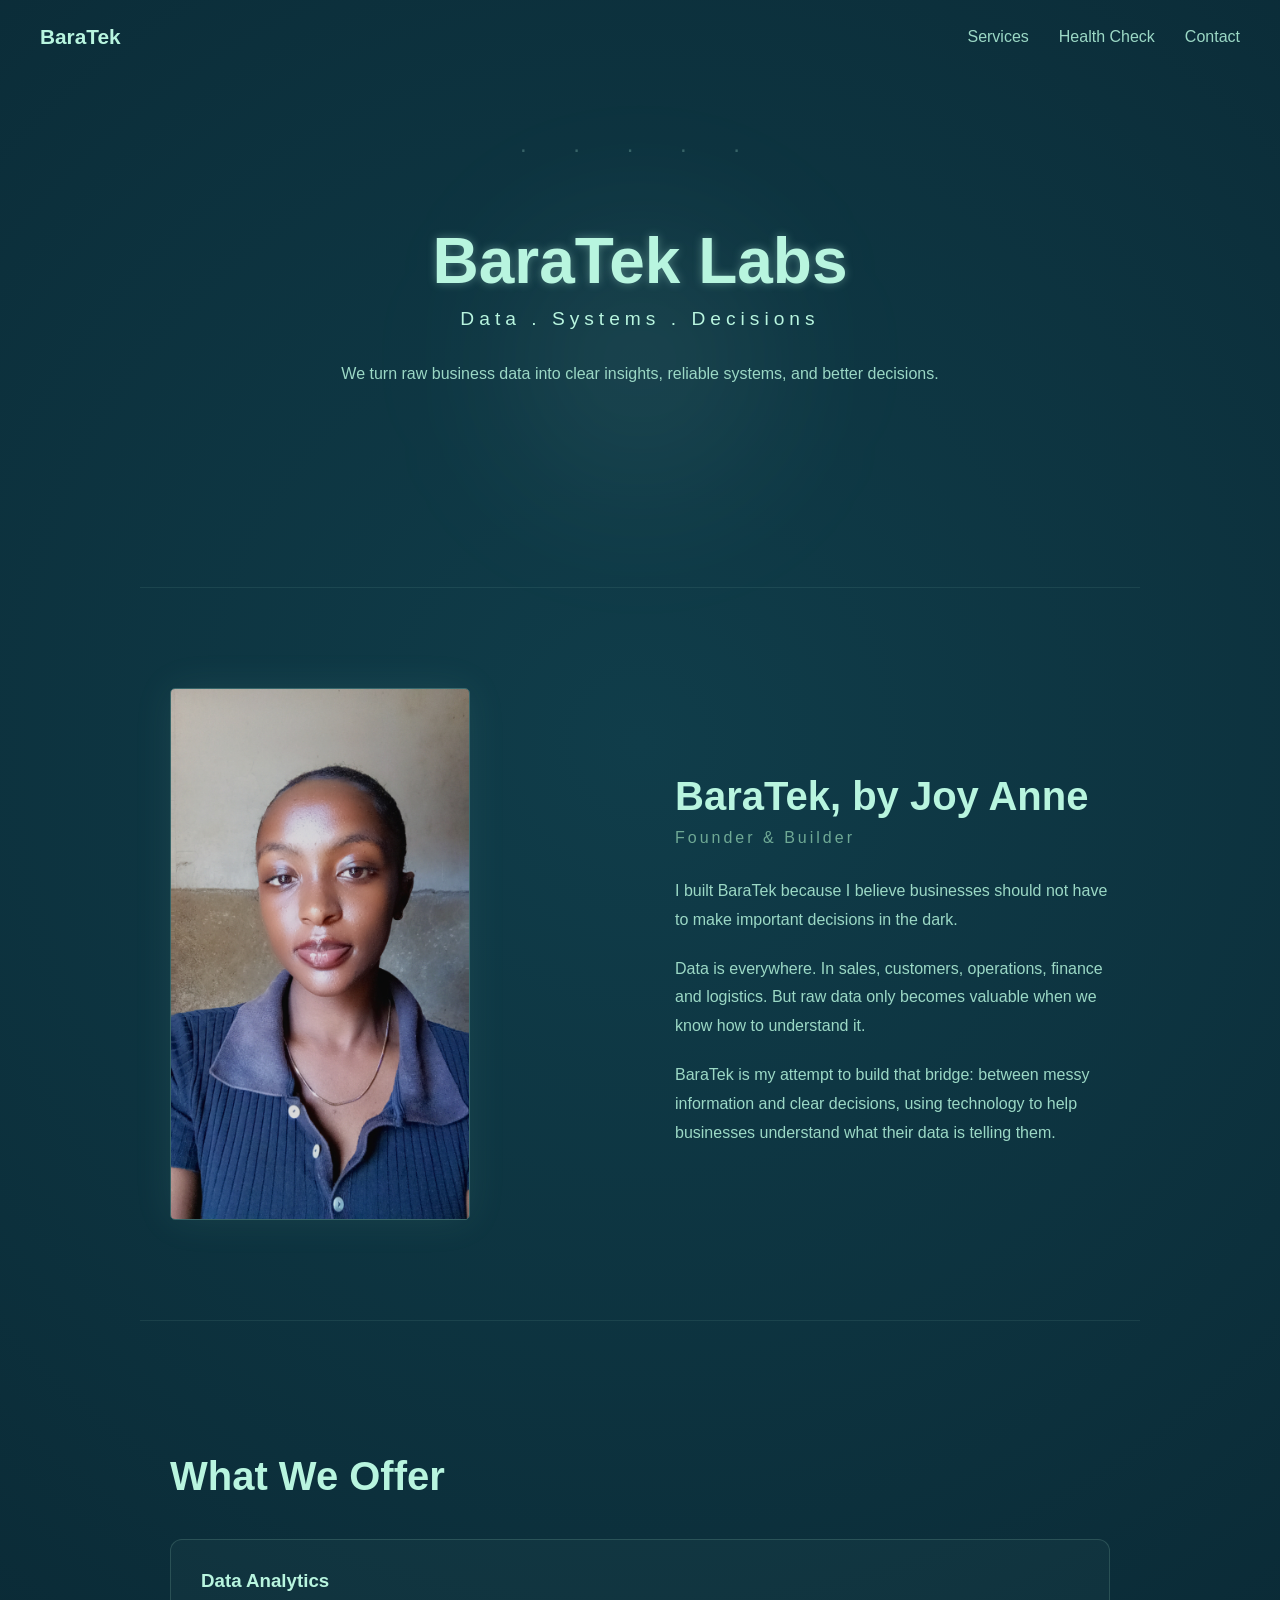
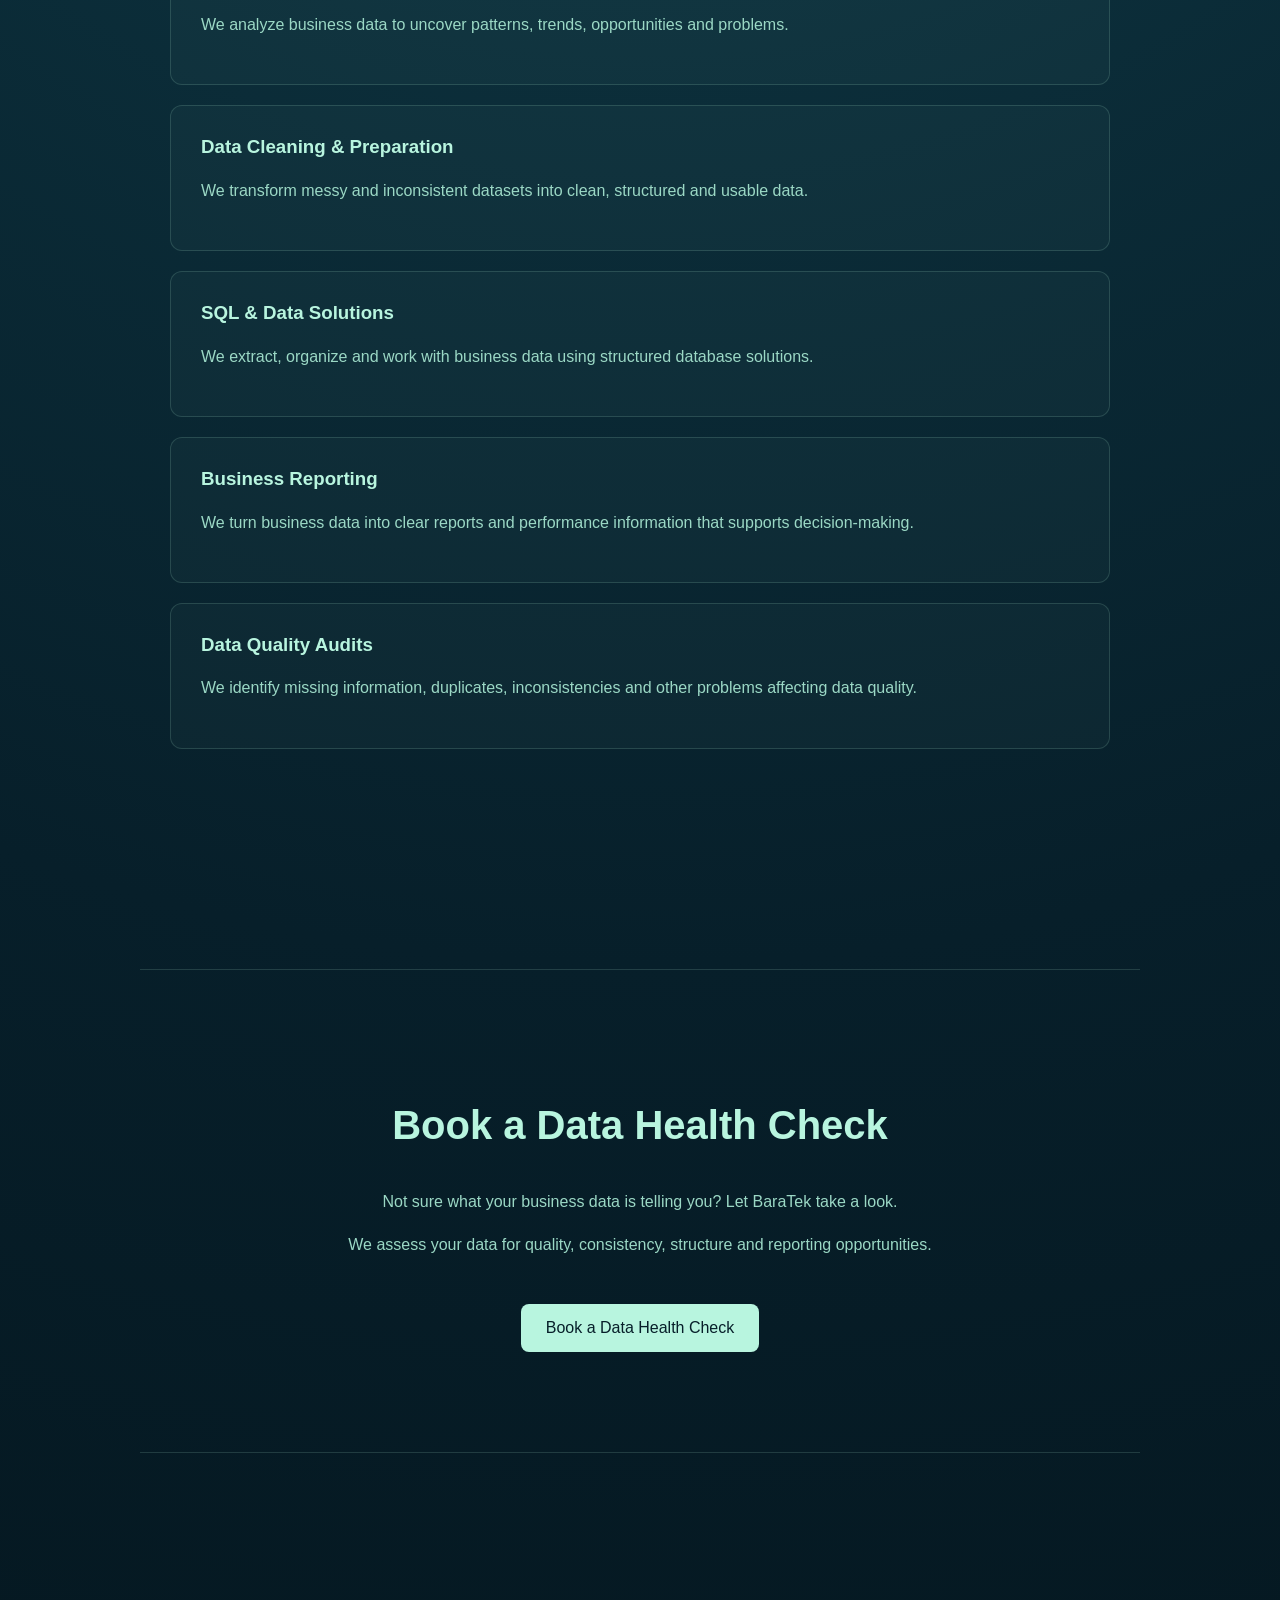
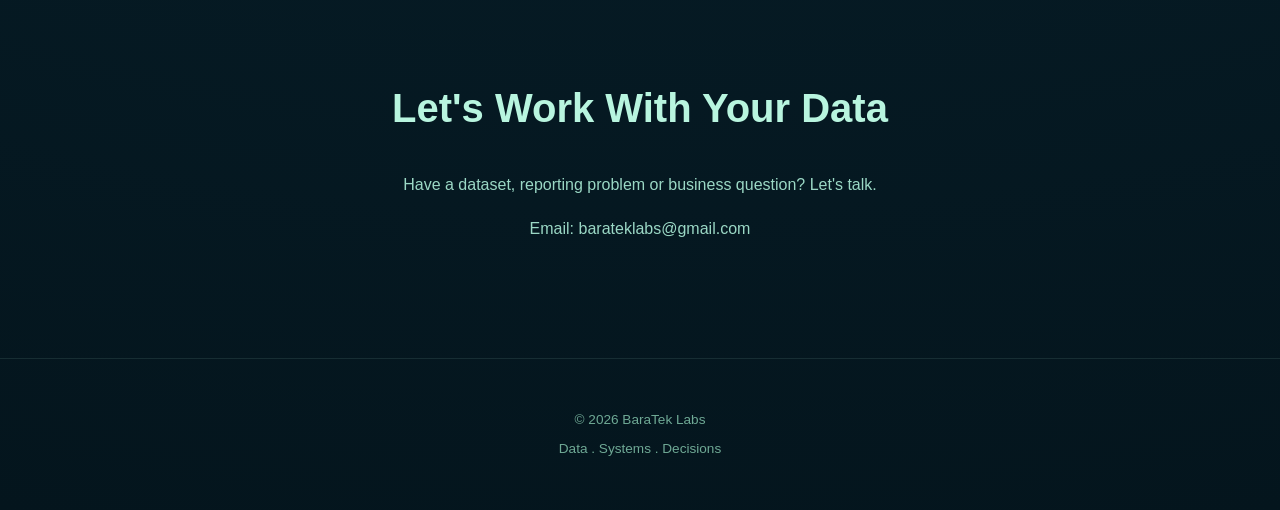
==== index.html @ 9053794a "Updated JavaScript logic for bt-website" ====
<!DOCTYPE html>
<html lang="en">

<head>
    <meta charset="UTF-8">
    <meta name="viewport" content="width=device-width, initial-scale=1.0">

    <title>BaraTek Labs</title>

    <link rel="stylesheet" href="style.css">
</head>

<body>

   <nav id="navbar">

    <a href="index.html" id="logo">
        BaraTek
    </a>

    <div id="nav-links">

        <a href="#services">
            Services
        </a>

        <a href="#health-check">
            Health Check
        </a>

        <a href="#contact">
            Contact
        </a>

    </div>

</nav>
    <!-- INTRODUCTION -->

    <div id="intro">

        <h1>BaraTek Labs</h1>

        <h4>Data . Systems . Decisions</h4>

        <p>
            We turn raw business data into clear insights,
            reliable systems, and better decisions.
        </p>

    </div>

    <!-- FOUNDER -->

<div id="founder">

    <div id="founder-photo">

        <img src="images/joy.jpg" alt="Joy Anne, founder of BaraTek Labs">

    </div>


    <div id="founder-message">

        <h2>BaraTek, by Joy Anne</h2>

        <h4>Founder & Builder</h4>

        <p>
            I built BaraTek because I believe businesses
            should not have to make important decisions in the dark.
        </p>

        <p>
            Data is everywhere. In sales, customers, operations,
            finance and logistics. But raw data only becomes
            valuable when we know how to understand it.
        </p>

        <p>
            BaraTek is my attempt to build that bridge:
            between messy information and clear decisions,
            using technology to help businesses understand
            what their data is telling them.
        </p>

    </div>

</div>

    <!-- WHAT WE OFFER -->

    <div id="services">

        <h2>What We Offer</h2>

        <div id="analytics">

            <h3>Data Analytics</h3>

            <p>
                We analyze business data to uncover patterns,
                trends, opportunities and problems.
            </p>

        </div>


        <div id="data-cleaning">

            <h3>Data Cleaning & Preparation</h3>

            <p>
                We transform messy and inconsistent datasets
                into clean, structured and usable data.
            </p>

        </div>


        <div id="data-solutions">

            <h3>SQL & Data Solutions</h3>

            <p>
                We extract, organize and work with business data
                using structured database solutions.
            </p>

        </div>


        <div id="reporting">

            <h3>Business Reporting</h3>

            <p>
                We turn business data into clear reports and
                performance information that supports decision-making.
            </p>

        </div>


        <div id="data-quality">

            <h3>Data Quality Audits</h3>

            <p>
                We identify missing information, duplicates,
                inconsistencies and other problems affecting data quality.
            </p>

        </div>

    </div>


    <!-- DATA HEALTH CHECK -->

    <div id="health-check">

        <h2>Book a Data Health Check</h2>

        <p>
            Not sure what your business data is telling you?
            Let BaraTek take a look.
        </p>

        <p>
            We assess your data for quality, consistency,
            structure and reporting opportunities.
        </p>

        <a href="healthcheck.html">
            Book a Data Health Check
        </a>

    </div>


    <!-- CONTACT -->

    <div id="contact">

        <h2>Let's Work With Your Data</h2>

        <p>
            Have a dataset, reporting problem or business question?
            Let's talk.
        </p>
        <div id="Email">
        <p>
            Email: barateklabs@gmail.com
        </p>
        </div>

    </div>


    <!-- FOOTER -->

    <footer>

        <p>
            © 2026 BaraTek Labs
        </p>

        <p>
            Data . Systems . Decisions
        </p>

    </footer>

<script src="js/main.js"></script>
</body>

</html>
---- style.css ----
* {
    box-sizing: border-box;
}
html,
body {
    overflow-x: hidden;
}
body {
    margin: 0;

    color: #dffdf5;
    background: radial-gradient(
    circle at 50% 20%,
    #103d4a,
    #071f2a 60%,
    #04151d
);

    font-family: Arial, sans-serif;
}
#navbar {
    width: 100%;
    padding: 25px 40px;
    display: flex;
    justify-content: space-between;
    align-items: center;
}

#logo {
    color: #b8f5df;
    text-decoration: none;
    font-size: 1.3rem;
    font-weight: bold;
}

#nav-links {
    display: flex;
    gap: 30px;
}

#nav-links a {
    color: #9bd8c5;
    text-decoration: none;
}

#nav-links a:hover {
    color: #b8f5df;
}
#intro{
    text-align: center;
    color: #b8f5df;
    margin-top: 150px;
    margin-bottom: 200px;
    animation: float 5s ease-in-out infinite;
}
#intro::before {
    content: "";
    position: absolute;
    width: 250px;
    height: 250px;
    background: rgba(184, 245, 223, 0.08);
    border-radius: 50%;
    filter: blur(80px);
    left: 50%;
    top: 40%;
    transform: translate(-50%, -50%);
    z-index: -1;
}
#intro::after {
    content: "·    ·       ·        ·    ·";
    position: absolute;
    left: 50%;
    top: 15%;
    transform: translateX(-50%);
    color: rgba(184, 245, 223, 0.25);
    font-size: 1.5rem;
    letter-spacing: 20px;
    white-space: nowrap;
    animation: drift 8s ease-in-out infinite;
    z-index: -1;
}
#intro h1{
    animation: glow 4s ease-in-out infinite;
    font-size: 4rem;
    margin-bottom: 10px;
    text-shadow: 0 0 10px rgba(184, 245, 223, 0.35);
}
#intro h4 {
    font-size: 1.2rem;

    letter-spacing: 5px;

    font-weight: normal;

    margin-top: 0;
}
#intro p {
    max-width: 600px;

    margin: 30px auto;

    line-height: 1.7;

    color: #9bd8c5;
}
#services,
#health-check,
#contact {
    max-width: 1000px;

    margin: 0 auto;

    padding: 100px 30px;
}
#services h2,
#health-check h2,
#contact h2 {
    color: #b8f5df;

    font-size: 2.5rem;

    margin-bottom: 40px;
}
#services p,
#health-check p,
#contact p {
    color: #9bd8c5;

    line-height: 1.7;
}
#analytics,
#data-cleaning,
#data-solutions,
#reporting,
#data-quality {
     transition: transform 0.3s ease,
                border-color 0.3s ease;

    padding: 30px;

    margin-bottom: 20px;

    border: 1px solid rgba(184, 245, 223, 0.15);

    border-radius: 12px;

    background-color: rgba(184, 245, 223, 0.03);
}
#analytics:hover,
#data-cleaning:hover,
#data-solutions:hover,
#reporting:hover,
#data-quality:hover {
    transform: translateY(-5px);

    border-color: rgba(184, 245, 223, 0.5);
}
#analytics h3,
#data-cleaning h3,
#data-solutions h3,
#reporting h3,
#data-quality h3 {
    color: #b8f5df;

    margin-top: 0;
}
#health-check {
    text-align: center;

    margin-top: 100px;
    margin-bottom: 100px;

    border-top: 1px solid rgba(184, 245, 223, 0.15);
    border-bottom: 1px solid rgba(184, 245, 223, 0.15);
}
#health-check a {
    display: inline-block;

    margin-top: 30px;

    padding: 15px 25px;

    color: #071f2a;

    background-color: #b8f5df;

    text-decoration: none;

    border-radius: 8px;

    transition: transform 0.3s ease,
                box-shadow 0.3s ease;
}
#health-check a:hover {
    transform: translateY(-3px);

    box-shadow: 0 0 25px rgba(184, 245, 223, 0.35);
}
#contact {
    text-align: center;
}
footer {
    text-align: center;

    padding: 40px 20px;

    color: #6fa995;

    font-size: 0.85rem;

    border-top: 1px solid rgba(184, 245, 223, 0.1);
}
@keyframes float {
    0% {
        transform: translateY(0);
    }

    50% {
        transform: translateY(-10px);
    }

    100% {
        transform: translateY(0);
    }
}
@keyframes drift {
    0% {
        transform: translateX(-50%) translateY(0);
        opacity: 0.3;
    }

    50% {
        transform: translateX(-47%) translateY(-8px);
        opacity: 0.6;
    }

    100% {
        transform: translateX(-50%) translateY(0);
        opacity: 0.3;
    }
}
@keyframes glow {
    0% {
        text-shadow: 0 0 20px rgba(184, 245, 223, 0.25);
    }

    50% {
        text-shadow: 0 0 35px rgba(184, 245, 223, 0.5);
    }

    100% {
        text-shadow: 0 0 20px rgba(184, 245, 223, 0.25);
    }
}
/* FOUNDER */

#founder {
        border-top: 1px solid rgba(184, 245, 223, 0.08);
    border-bottom: 1px solid rgba(184, 245, 223, 0.08);
    max-width: 1000px;
    margin: 0 auto;
    padding: 100px 30px;
    display: flex;
    align-items: center;
    gap: 70px;
}

#founder-photo {
    flex: 1;
    position: relative;
}

#founder-photo img {
    border: 1px solid rgba(184, 245, 223, 0.25);
    border-radius: 5px;
    box-shadow: 0 0 40px rgba(184, 245, 223, 0.08);
    width: 100%;
    max-width: 300px;
    display: block;
}

#founder-message {
    flex: 1;
}

#founder-message h2 {
    color: #b8f5df;
    font-size: 2.5rem;
    margin-bottom: 10px;
}

#founder-message h4 {
    color: #6fa995;
    font-weight: normal;
    letter-spacing: 3px;
    margin-top: 0;
    margin-bottom: 30px;
}

#founder-message p {
    color: #9bd8c5;
    line-height: 1.8;
    margin-bottom: 20px;
}
#health-results {
    max-width: 1000px;
    margin: 0 auto;
    padding: 80px 30px;
    border-top: 1px solid rgba(184, 245, 223, 0.1);
}

#health-results h2 {
    color: #b8f5df;
    font-size: 2.5rem;
    margin-bottom: 40px;
}

#summary-results {
    display: grid;
    grid-template-columns: repeat(3, 1fr);
    gap: 20px;
    margin-bottom: 60px;
}

#summary-results > div {
    padding: 25px;
    border: 1px solid rgba(184, 245, 223, 0.15);
    background-color: rgba(184, 245, 223, 0.03);
    border-radius: 10px;
}

#summary-results h3 {
    color: #b8f5df;
    font-size: 0.9rem;
    font-weight: normal;
    letter-spacing: 1px;
}

#summary-results p {
    color: #dffdf5;
    font-size: 1.4rem;
    margin-bottom: 0;
}

#column-results {
    overflow-x: auto;
}

#column-results table {
    width: 100%;
    border-collapse: collapse;
}

#column-results th,
#column-results td {
    padding: 15px;
    text-align: left;
    border-bottom: 1px solid rgba(184, 245, 223, 0.1);
}

#column-results th {
    color: #b8f5df;
}

#column-results td {
    color: #9bd8c5;
}

#health-results {
    display: none;
}

@media (max-width: 700px) {

    #summary-results {
        grid-template-columns: 1fr;
    }

}
@media (max-width: 700px) {
    #health-intro,
#health-process,
#process,
#health-action,
#back {
    padding: 60px 25px;
}

#health-intro h1 {
    font-size: 2.5rem;
}

#health-process {
    grid-template-columns: 1fr;
}

#health-process h2 {
    grid-column: auto;
}

#process h2,
#health-action h2 {
    font-size: 2rem;
}
    #navbar {
    padding: 20px 25px;
}

#nav-links {
    gap: 15px;
}

#nav-links a {
    font-size: 0.85rem;
}
    #intro {
        margin-top: 100px;
        margin-bottom: 100px;
        padding: 0 20px;
    }

    #intro h1 {
        font-size: 2.5rem;
    }

    #intro h4 {
        font-size: 0.9rem;
        letter-spacing: 3px;
    }

    #founder {
        flex-direction: column;
        padding: 70px 25px;
        gap: 40px;
    }

    #founder-photo img {
        max-width: 100%;
    }

    #founder-message h2 {
        font-size: 2rem;
    }

    #services,
    #health-check,
    #contact {
        padding: 70px 25px;
    }

    #services h2,
    #health-check h2,
    #contact h2 {
        font-size: 2rem;
    }
}
/* HEALTH CHECK PAGE */

#health-intro,
#health-process,
#process,
#health-action,
#back {
    max-width: 1000px;
    margin: 0 auto;
    padding: 80px 30px;
}

#health-intro {
    text-align: center;
}

#health-intro h1 {
    color: #b8f5df;
    font-size: 3.5rem;
}

#health-intro h3 {
    color: #9bd8c5;
    font-weight: normal;
}

#health-intro p {
    max-width: 650px;
    margin: 30px auto;
    line-height: 1.8;
    color: #9bd8c5;
}
#health-process {
    display: grid;
    grid-template-columns: repeat(2, 1fr);
    gap: 25px;
}

#health-process h2 {
    grid-column: 1 / -1;
    color: #b8f5df;
    font-size: 2.5rem;
}

#quality-check,
#structure-check,
#business-check,
#reporting-check {
    padding: 30px;
    border: 1px solid rgba(184, 245, 223, 0.15);
    background-color: rgba(184, 245, 223, 0.03);
    border-radius: 10px;
}

#health-process h3 {
    color: #b8f5df;
}

#health-process p {
    color: #9bd8c5;
    line-height: 1.7;
}
#process h2,
#health-action h2 {
    color: #b8f5df;
    font-size: 2.5rem;
}

#process h3 {
    color: #b8f5df;
    margin-top: 40px;
}

#process p {
    color: #9bd8c5;
    line-height: 1.7;
}
#health-action {
    border-top: 1px solid rgba(184, 245, 223, 0.1);
}

#health-action > p {
    color: #9bd8c5;
    line-height: 1.7;
}

#health-action form {
    display: flex;
    flex-direction: column;
    margin-top: 40px;
    max-width: 650px;
    margin-left: auto;
    margin-right: auto;
}

#health-action label {
    color: #b8f5df;
    margin-top: 25px;
    margin-bottom: 8px;
}

#health-action input,
#health-action textarea {
    padding: 14px;
    color: #dffdf5;
    background-color: rgba(184, 245, 223, 0.04);
    border: 1px solid rgba(184, 245, 223, 0.2);
    border-radius: 6px;
    font-family: inherit;
}

#health-action input:focus,
#health-action textarea:focus {
    outline: none;
    border-color: #b8f5df;
}

#health-action button {
    margin-top: 30px;
    padding: 15px;
    border: none;
    border-radius: 6px;
    color: #071f2a;
    background-color: #b8f5df;
    font-size: 1rem;
    cursor: pointer;
}
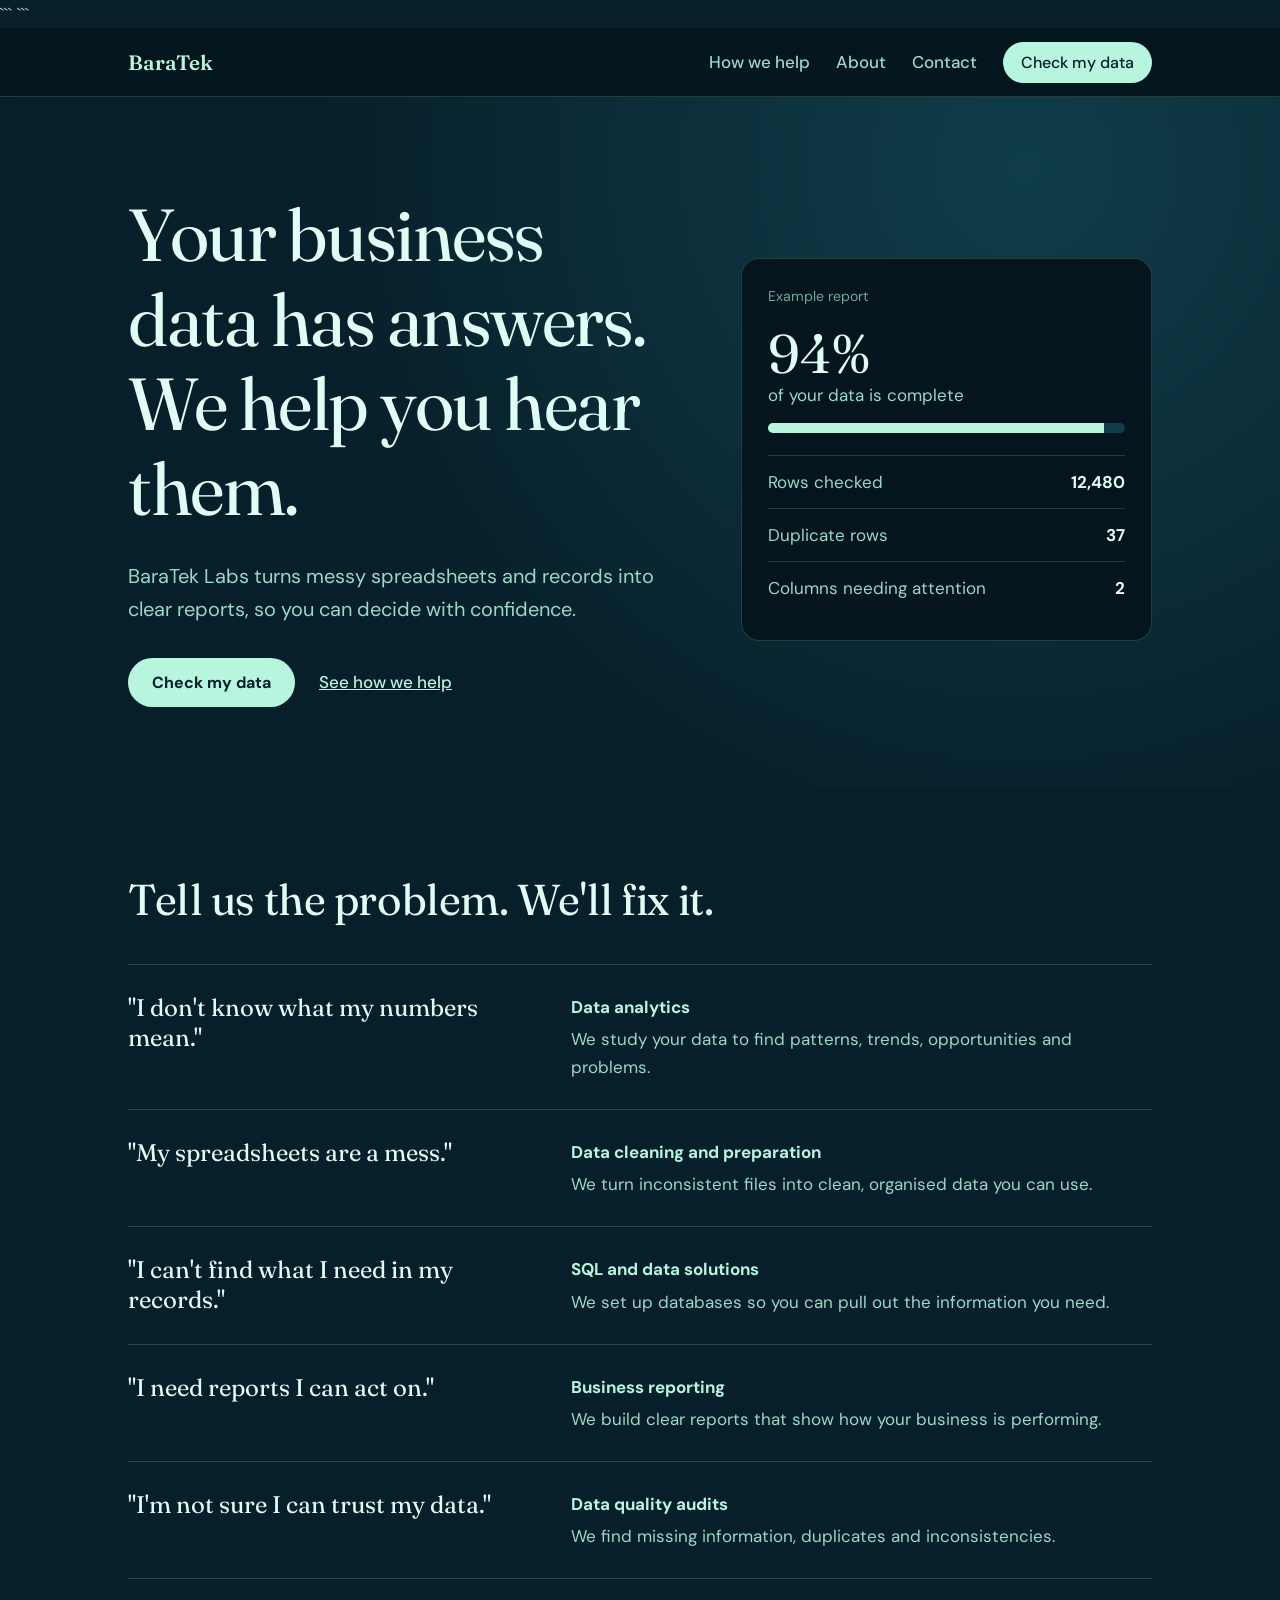
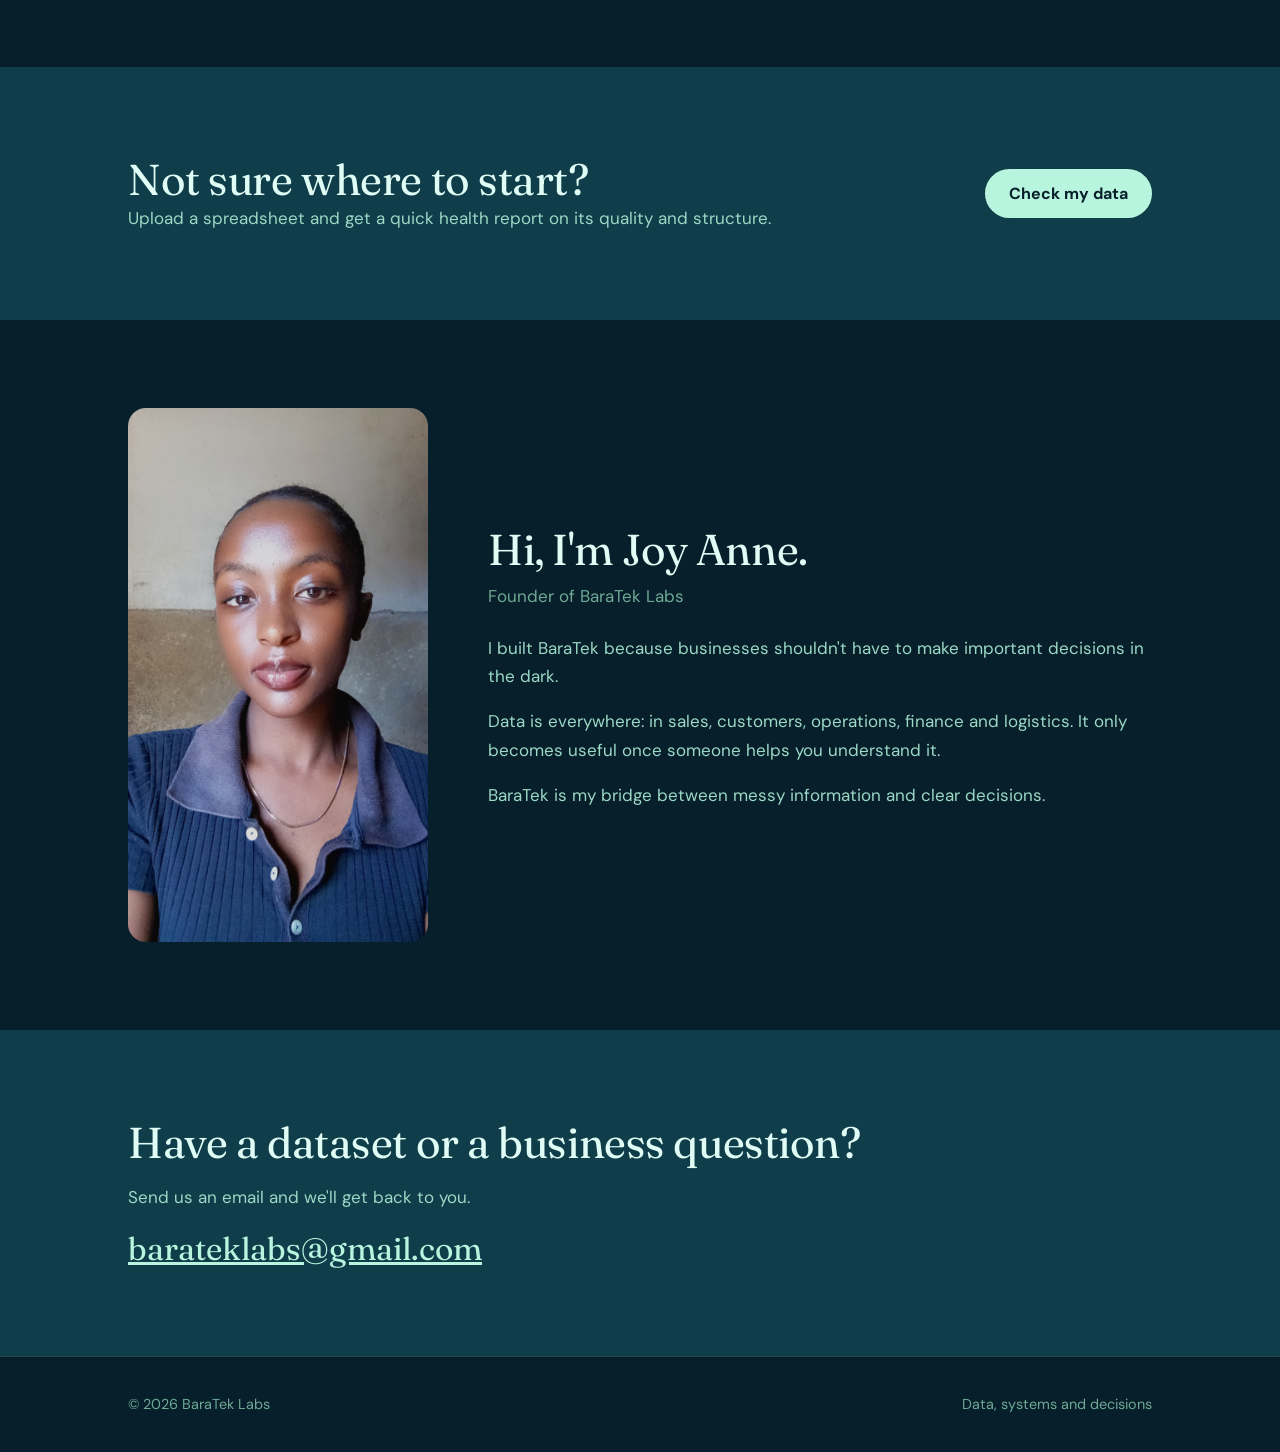
==== commit 41394b57: "Add files via upload" ====
--- a/index.html
+++ b/index.html
@@ -1,219 +1,141 @@
 <!DOCTYPE html>
 <html lang="en">
-
 <head>
     <meta charset="UTF-8">
     <meta name="viewport" content="width=device-width, initial-scale=1.0">
 
-    <title>BaraTek Labs</title>
+```
+<title>BaraTek Labs | Business Data Cleaning &amp; Analytics</title>
 
-    <link rel="stylesheet" href="style.css">
+<meta name="description" content="BaraTek Labs helps businesses clean, check and understand their data. Get a clear picture of your data quality with our CSV Data Health Check.">
+
+<meta name="robots" content="index, follow">
+
+<meta name="theme-color" content="#0b3142">
+
+<link rel="icon" href="images/favicon.ico" type="image/x-icon">
+
+<!-- Open Graph: social sharing -->
+<meta property="og:type" content="website">
+<meta property="og:site_name" content="BaraTek Labs">
+<meta property="og:title" content="BaraTek Labs | Business Data Cleaning & Analytics">
+<meta property="og:description" content="We help businesses clean, check and understand their data so they can make better decisions.">
+<meta property="og:image" content="https://bara-tek-labs.github.io/BT-website/images/logo.png">
+<meta property="og:url" content="https://bara-tek-labs.github.io/BT-website/">
+
+<link rel="canonical" href="https://bara-tek-labs.github.io/BT-website/">
+
+<link rel="stylesheet" href="style.css">
+```
+
 </head>
 
 <body>
 
-   <nav id="navbar">
+<header class="nav">
+  <div class="wrap">
+    <a href="index.html" class="logo">BaraTek</a>
+    <nav class="links" aria-label="Main">
+      <a href="#help" class="hide-sm">How we help</a>
+      <a href="#about" class="hide-sm">About</a>
+      <a href="#contact">Contact</a>
+      <a href="healthcheck.html" class="btn">Check my data</a>
+    </nav>
+  </div>
+</header>
 
-    <a href="index.html" id="logo">
-        BaraTek
-    </a>
+<main>
+  <section class="hero">
+    <div class="wrap">
+      <div>
+        <h1>Your business data has answers. We help you hear them.</h1>
+        <p class="lead">BaraTek Labs turns messy spreadsheets and records into clear reports, so you can decide with confidence.</p>
+        <div class="actions">
+          <a href="healthcheck.html" class="btn">Check my data</a>
+          <a href="#help" class="text-link">See how we help</a>
+        </div>
+      </div>
+      <aside class="report" aria-label="Example of a data health report">
+        <small>Example report</small>
+        <div class="score">94%</div>
+        <div>of your data is complete</div>
+        <div class="bar"><i></i></div>
+        <ul>
+          <li><span>Rows checked</span><b>12,480</b></li>
+          <li><span>Duplicate rows</span><b>37</b></li>
+          <li><span>Columns needing attention</span><b>2</b></li>
+        </ul>
+      </aside>
+    </div>
+  </section>
 
-    <div id="nav-links">
+  <section id="help">
+    <div class="wrap">
+      <h2>Tell us the problem. We'll fix it.</h2>
+      <div class="rows">
+        <div class="row">
+          <p class="you">"I don't know what my numbers mean."</p>
+          <p><span class="we">Data analytics</span>We study your data to find patterns, trends, opportunities and problems.</p>
+        </div>
+        <div class="row">
+          <p class="you">"My spreadsheets are a mess."</p>
+          <p><span class="we">Data cleaning and preparation</span>We turn inconsistent files into clean, organised data you can use.</p>
+        </div>
+        <div class="row">
+          <p class="you">"I can't find what I need in my records."</p>
+          <p><span class="we">SQL and data solutions</span>We set up databases so you can pull out the information you need.</p>
+        </div>
+        <div class="row">
+          <p class="you">"I need reports I can act on."</p>
+          <p><span class="we">Business reporting</span>We build clear reports that show how your business is performing.</p>
+        </div>
+        <div class="row">
+          <p class="you">"I'm not sure I can trust my data."</p>
+          <p><span class="we">Data quality audits</span>We find missing information, duplicates and inconsistencies.</p>
+        </div>
+      </div>
+    </div>
+  </section>
 
-        <a href="#services">
-            Services
-        </a>
+  <section class="band cta" aria-labelledby="cta-title">
+    <div class="wrap">
+      <div>
+        <h2 id="cta-title">Not sure where to start?</h2>
+        <p>Upload a spreadsheet and get a quick health report on its quality and structure.</p>
+      </div>
+      <a href="healthcheck.html" class="btn">Check my data</a>
+    </div>
+  </section>
 
-        <a href="#health-check">
-            Health Check
-        </a>
+  <section id="about" class="founder">
+    <div class="wrap">
+      <img src="images/joy.jpg" alt="Joy Anne, founder of BaraTek Labs">
+      <div>
+        <h2>Hi, I'm Joy Anne.</h2>
+        <p class="role">Founder of BaraTek Labs</p>
+        <p>I built BaraTek because businesses shouldn't have to make important decisions in the dark.</p>
+        <p>Data is everywhere: in sales, customers, operations, finance and logistics. It only becomes useful once someone helps you understand it.</p>
+        <p>BaraTek is my bridge between messy information and clear decisions.</p>
+      </div>
+    </div>
+  </section>
 
-        <a href="#contact">
-            Contact
-        </a>
+  <section id="contact" class="contact band">
+    <div class="wrap">
+      <h2>Have a dataset or a business question?</h2>
+      <p style="margin-top:16px">Send us an email and we'll get back to you.</p>
+      <a href="mailto:barateklabs@gmail.com">barateklabs@gmail.com</a>
+    </div>
+  </section>
+</main>
 
-    </div>
-
-</nav>
-    <!-- INTRODUCTION -->
-
-    <div id="intro">
-
-        <h1>BaraTek Labs</h1>
-
-        <h4>Data . Systems . Decisions</h4>
-
-        <p>
-            We turn raw business data into clear insights,
-            reliable systems, and better decisions.
-        </p>
-
-    </div>
-
-    <!-- FOUNDER -->
-
-<div id="founder">
-
-    <div id="founder-photo">
-
-        <img src="images/joy.jpg" alt="Joy Anne, founder of BaraTek Labs">
-
-    </div>
-
-
-    <div id="founder-message">
-
-        <h2>BaraTek, by Joy Anne</h2>
-
-        <h4>Founder & Builder</h4>
-
-        <p>
-            I built BaraTek because I believe businesses
-            should not have to make important decisions in the dark.
-        </p>
-
-        <p>
-            Data is everywhere. In sales, customers, operations,
-            finance and logistics. But raw data only becomes
-            valuable when we know how to understand it.
-        </p>
-
-        <p>
-            BaraTek is my attempt to build that bridge:
-            between messy information and clear decisions,
-            using technology to help businesses understand
-            what their data is telling them.
-        </p>
-
-    </div>
-
-</div>
-
-    <!-- WHAT WE OFFER -->
-
-    <div id="services">
-
-        <h2>What We Offer</h2>
-
-        <div id="analytics">
-
-            <h3>Data Analytics</h3>
-
-            <p>
-                We analyze business data to uncover patterns,
-                trends, opportunities and problems.
-            </p>
-
-        </div>
-
-
-        <div id="data-cleaning">
-
-            <h3>Data Cleaning & Preparation</h3>
-
-            <p>
-                We transform messy and inconsistent datasets
-                into clean, structured and usable data.
-            </p>
-
-        </div>
-
-
-        <div id="data-solutions">
-
-            <h3>SQL & Data Solutions</h3>
-
-            <p>
-                We extract, organize and work with business data
-                using structured database solutions.
-            </p>
-
-        </div>
-
-
-        <div id="reporting">
-
-            <h3>Business Reporting</h3>
-
-            <p>
-                We turn business data into clear reports and
-                performance information that supports decision-making.
-            </p>
-
-        </div>
-
-
-        <div id="data-quality">
-
-            <h3>Data Quality Audits</h3>
-
-            <p>
-                We identify missing information, duplicates,
-                inconsistencies and other problems affecting data quality.
-            </p>
-
-        </div>
-
-    </div>
-
-
-    <!-- DATA HEALTH CHECK -->
-
-    <div id="health-check">
-
-        <h2>Book a Data Health Check</h2>
-
-        <p>
-            Not sure what your business data is telling you?
-            Let BaraTek take a look.
-        </p>
-
-        <p>
-            We assess your data for quality, consistency,
-            structure and reporting opportunities.
-        </p>
-
-        <a href="healthcheck.html">
-            Book a Data Health Check
-        </a>
-
-    </div>
-
-
-    <!-- CONTACT -->
-
-    <div id="contact">
-
-        <h2>Let's Work With Your Data</h2>
-
-        <p>
-            Have a dataset, reporting problem or business question?
-            Let's talk.
-        </p>
-        <div id="Email">
-        <p>
-            Email: barateklabs@gmail.com
-        </p>
-        </div>
-
-    </div>
-
-
-    <!-- FOOTER -->
-
-    <footer>
-
-        <p>
-            © 2026 BaraTek Labs
-        </p>
-
-        <p>
-            Data . Systems . Decisions
-        </p>
-
-    </footer>
+<footer>
+  <div class="wrap">
+    <p>&copy; 2026 BaraTek Labs</p>
+    <p>Data, systems and decisions</p>
+  </div>
+</footer>
 
 <script src="js/main.js"></script>
 </body>
-
-</html>+</html>
--- a/style.css
+++ b/style.css
@@ -1,583 +1,137 @@
-* {
-    box-sizing: border-box;
-}
-html,
-body {
-    overflow-x: hidden;
-}
-body {
-    margin: 0;
+@import url("https://fonts.googleapis.com/css2?family=Fraunces:opsz,wght@9..144,400;9..144,600&family=DM+Sans:wght@400;500;700&display=swap");
 
-    color: #dffdf5;
-    background: radial-gradient(
-    circle at 50% 20%,
-    #103d4a,
-    #071f2a 60%,
-    #04151d
-);
-
-    font-family: Arial, sans-serif;
-}
-#navbar {
-    width: 100%;
-    padding: 25px 40px;
-    display: flex;
-    justify-content: space-between;
-    align-items: center;
+:root {
+  --deep: #04151d;
+  --base: #071f2a;
+  --teal: #103d4a;
+  --mint: #b8f5df;
+  --sage: #9bd8c5;
+  --muted: #6fa995;
+  --ice: #dffdf5;
+  --line: rgba(184, 245, 223, 0.18);
+  --serif: "Fraunces", Georgia, serif;
+  --sans: "DM Sans", system-ui, sans-serif;
 }
 
-#logo {
-    color: #b8f5df;
-    text-decoration: none;
-    font-size: 1.3rem;
-    font-weight: bold;
+* { box-sizing: border-box; }
+html { scroll-behavior: smooth; scroll-padding-top: 90px; }
+body {
+  margin: 0;
+  background: var(--base);
+  color: var(--sage);
+  font: 1.0625rem/1.65 var(--sans);
 }
+h1, h2, h3 { font-family: var(--serif); color: var(--ice); font-weight: 400; line-height: 1.15; margin: 0; }
+h1 { font-size: clamp(2.6rem, 6vw, 4.6rem); letter-spacing: -0.02em; }
+h2 { font-size: clamp(1.9rem, 3.5vw, 2.7rem); letter-spacing: -0.01em; }
+h3 { font-size: 1.35rem; }
+p { margin: 0 0 1em; max-width: 62ch; }
+a { color: var(--mint); }
+:focus-visible { outline: 3px solid var(--mint); outline-offset: 3px; }
 
-#nav-links {
-    display: flex;
-    gap: 30px;
+.wrap { max-width: 1080px; margin: 0 auto; padding: 0 28px; }
+section { padding: 88px 0; }
+.band { background: var(--teal); }
+
+/* NAV */
+.nav { position: sticky; top: 0; z-index: 10; background: rgba(4, 21, 29, 0.92); backdrop-filter: blur(8px); border-bottom: 1px solid var(--line); }
+.nav .wrap { display: flex; align-items: center; justify-content: space-between; gap: 20px; height: 68px; }
+.logo { font: 600 1.3rem var(--serif); color: var(--mint); text-decoration: none; }
+.links { display: flex; align-items: center; gap: 26px; }
+.links a { color: var(--sage); text-decoration: none; font-weight: 500; }
+.links a:hover { color: var(--mint); }
+
+/* BUTTONS */
+.btn { display: inline-block; padding: 14px 24px; border: 0; border-radius: 999px; background: var(--mint); color: var(--base); font: 700 1rem var(--sans); text-decoration: none; cursor: pointer; }
+.btn:hover { background: var(--ice); }
+.btn[disabled] { opacity: 0.6; cursor: wait; }
+.links .btn { padding: 10px 18px; color: var(--base); }
+.links .btn:hover { color: var(--base); }
+.text-link { font-weight: 500; }
+
+/* HERO */
+.hero { padding: 96px 0 80px; background: radial-gradient(circle at 80% 10%, var(--teal), var(--base) 60%); }
+.hero .wrap { display: grid; grid-template-columns: 1.15fr 0.85fr; gap: 56px; align-items: center; }
+.hero p.lead { font-size: 1.25rem; margin: 28px 0 32px; color: var(--sage); }
+.hero .actions { display: flex; flex-wrap: wrap; align-items: center; gap: 24px; }
+
+.report { background: var(--deep); border: 1px solid var(--line); border-radius: 18px; padding: 26px; }
+.report small { color: var(--muted); display: block; margin-bottom: 18px; }
+.report .score { font: 400 3.4rem var(--serif); color: var(--ice); line-height: 1; }
+.report .bar { height: 10px; border-radius: 6px; background: var(--teal); margin: 14px 0 22px; overflow: hidden; }
+.report .bar i { display: block; height: 100%; width: 94%; background: var(--mint); }
+.report ul { list-style: none; margin: 0; padding: 0; }
+.report li { display: flex; justify-content: space-between; padding: 12px 0; border-top: 1px solid var(--line); }
+.report li b { color: var(--ice); }
+
+/* SERVICES: plain-language rows */
+.rows { margin-top: 40px; border-top: 1px solid var(--line); }
+.row { display: grid; grid-template-columns: 1fr 1.4fr; gap: 28px; padding: 28px 0; border-bottom: 1px solid var(--line); }
+.row p { margin: 0; }
+.row .you { font: 400 1.5rem/1.25 var(--serif); color: var(--ice); }
+.row .we { display: block; color: var(--mint); font-weight: 700; margin-bottom: 4px; }
+
+/* FOUNDER */
+.founder .wrap { display: grid; grid-template-columns: 300px 1fr; gap: 60px; align-items: center; }
+.founder img { width: 100%; border-radius: 18px; display: block; }
+.founder h2 { margin-bottom: 8px; }
+.role { color: var(--muted); margin-bottom: 24px; }
+
+/* CTA + CONTACT */
+.cta { text-align: left; }
+.cta .wrap { display: flex; flex-wrap: wrap; align-items: center; justify-content: space-between; gap: 28px; }
+.cta p { margin-bottom: 0; }
+.contact a { font: 400 clamp(1.4rem, 3vw, 2rem) var(--serif); color: var(--mint); }
+
+footer { border-top: 1px solid var(--line); padding: 36px 0; color: var(--muted); font-size: 0.9rem; }
+footer .wrap { display: flex; flex-wrap: wrap; justify-content: space-between; gap: 12px; }
+footer p { margin: 0; }
+
+/* HEALTH CHECK PAGE */
+.page-head { padding: 72px 0 48px; }
+.page-head p { font-size: 1.2rem; margin-top: 20px; }
+.checks { display: grid; grid-template-columns: repeat(2, 1fr); gap: 0 48px; margin-top: 32px; }
+.checks div { padding: 22px 0; border-top: 1px solid var(--line); }
+.checks p { margin: 6px 0 0; }
+.steps { list-style: none; counter-reset: s; padding: 0; margin: 32px 0 0; display: grid; gap: 22px; }
+.steps li { counter-increment: s; display: grid; grid-template-columns: 56px 1fr; align-items: start; }
+.steps li::before { content: counter(s); font: 400 2.4rem/1 var(--serif); color: var(--mint); }
+.steps p { margin: 4px 0 0; }
+
+form { max-width: 640px; margin-top: 32px; }
+fieldset { border: 0; padding: 0; margin: 0 0 36px; }
+legend { font: 400 1.4rem var(--serif); color: var(--ice); padding: 0; margin-bottom: 6px; }
+.hint { color: var(--muted); font-size: 0.95rem; margin: 0 0 14px; }
+label { display: block; color: var(--ice); font-weight: 500; margin: 18px 0 6px; }
+input, textarea { width: 100%; padding: 14px; background: var(--deep); color: var(--ice); border: 1px solid var(--line); border-radius: 10px; font: inherit; }
+input::placeholder, textarea::placeholder { color: var(--muted); }
+input:focus, textarea:focus { border-color: var(--mint); }
+input[type="file"] { padding: 22px; border-style: dashed; cursor: pointer; }
+.msg { margin-top: 18px; padding: 14px 16px; border-radius: 10px; border: 1px solid var(--line); background: var(--deep); }
+.msg.error { border-color: #f0a6a6; color: #ffd6d6; }
+.msg[hidden], #health-results[hidden] { display: none; }
+
+#health-results { margin-top: 24px; padding-top: 56px; border-top: 1px solid var(--line); }
+.verdict { font: 400 1.5rem/1.35 var(--serif); color: var(--ice); margin: 18px 0 32px; max-width: 34ch; }
+#summary-results { display: grid; grid-template-columns: repeat(3, 1fr); gap: 16px; margin-bottom: 44px; }
+#summary-results div { padding: 20px; background: var(--deep); border: 1px solid var(--line); border-radius: 14px; }
+#summary-results span { display: block; font-size: 0.95rem; color: var(--muted); }
+#summary-results b { font: 400 1.9rem var(--serif); color: var(--ice); word-break: break-word; }
+#column-results { overflow-x: auto; }
+table { width: 100%; border-collapse: collapse; }
+th, td { padding: 14px 12px; text-align: left; border-bottom: 1px solid var(--line); }
+th { color: var(--mint); }
+.ok { color: var(--mint); }
+.warn { color: #ffd98a; }
+
+@media (max-width: 760px) {
+  section { padding: 60px 0; }
+  .hero .wrap, .founder .wrap, .row, .checks { grid-template-columns: 1fr; }
+  .hero .wrap { gap: 40px; }
+  .founder .wrap { gap: 28px; }
+  .founder img { max-width: 260px; }
+  .links { gap: 14px; }
+  .links .hide-sm { display: none; }
+  #summary-results { grid-template-columns: 1fr 1fr; }
 }
-
-#nav-links a {
-    color: #9bd8c5;
-    text-decoration: none;
-}
-
-#nav-links a:hover {
-    color: #b8f5df;
-}
-#intro{
-    text-align: center;
-    color: #b8f5df;
-    margin-top: 150px;
-    margin-bottom: 200px;
-    animation: float 5s ease-in-out infinite;
-}
-#intro::before {
-    content: "";
-    position: absolute;
-    width: 250px;
-    height: 250px;
-    background: rgba(184, 245, 223, 0.08);
-    border-radius: 50%;
-    filter: blur(80px);
-    left: 50%;
-    top: 40%;
-    transform: translate(-50%, -50%);
-    z-index: -1;
-}
-#intro::after {
-    content: "·    ·       ·        ·    ·";
-    position: absolute;
-    left: 50%;
-    top: 15%;
-    transform: translateX(-50%);
-    color: rgba(184, 245, 223, 0.25);
-    font-size: 1.5rem;
-    letter-spacing: 20px;
-    white-space: nowrap;
-    animation: drift 8s ease-in-out infinite;
-    z-index: -1;
-}
-#intro h1{
-    animation: glow 4s ease-in-out infinite;
-    font-size: 4rem;
-    margin-bottom: 10px;
-    text-shadow: 0 0 10px rgba(184, 245, 223, 0.35);
-}
-#intro h4 {
-    font-size: 1.2rem;
-
-    letter-spacing: 5px;
-
-    font-weight: normal;
-
-    margin-top: 0;
-}
-#intro p {
-    max-width: 600px;
-
-    margin: 30px auto;
-
-    line-height: 1.7;
-
-    color: #9bd8c5;
-}
-#services,
-#health-check,
-#contact {
-    max-width: 1000px;
-
-    margin: 0 auto;
-
-    padding: 100px 30px;
-}
-#services h2,
-#health-check h2,
-#contact h2 {
-    color: #b8f5df;
-
-    font-size: 2.5rem;
-
-    margin-bottom: 40px;
-}
-#services p,
-#health-check p,
-#contact p {
-    color: #9bd8c5;
-
-    line-height: 1.7;
-}
-#analytics,
-#data-cleaning,
-#data-solutions,
-#reporting,
-#data-quality {
-     transition: transform 0.3s ease,
-                border-color 0.3s ease;
-
-    padding: 30px;
-
-    margin-bottom: 20px;
-
-    border: 1px solid rgba(184, 245, 223, 0.15);
-
-    border-radius: 12px;
-
-    background-color: rgba(184, 245, 223, 0.03);
-}
-#analytics:hover,
-#data-cleaning:hover,
-#data-solutions:hover,
-#reporting:hover,
-#data-quality:hover {
-    transform: translateY(-5px);
-
-    border-color: rgba(184, 245, 223, 0.5);
-}
-#analytics h3,
-#data-cleaning h3,
-#data-solutions h3,
-#reporting h3,
-#data-quality h3 {
-    color: #b8f5df;
-
-    margin-top: 0;
-}
-#health-check {
-    text-align: center;
-
-    margin-top: 100px;
-    margin-bottom: 100px;
-
-    border-top: 1px solid rgba(184, 245, 223, 0.15);
-    border-bottom: 1px solid rgba(184, 245, 223, 0.15);
-}
-#health-check a {
-    display: inline-block;
-
-    margin-top: 30px;
-
-    padding: 15px 25px;
-
-    color: #071f2a;
-
-    background-color: #b8f5df;
-
-    text-decoration: none;
-
-    border-radius: 8px;
-
-    transition: transform 0.3s ease,
-                box-shadow 0.3s ease;
-}
-#health-check a:hover {
-    transform: translateY(-3px);
-
-    box-shadow: 0 0 25px rgba(184, 245, 223, 0.35);
-}
-#contact {
-    text-align: center;
-}
-footer {
-    text-align: center;
-
-    padding: 40px 20px;
-
-    color: #6fa995;
-
-    font-size: 0.85rem;
-
-    border-top: 1px solid rgba(184, 245, 223, 0.1);
-}
-@keyframes float {
-    0% {
-        transform: translateY(0);
-    }
-
-    50% {
-        transform: translateY(-10px);
-    }
-
-    100% {
-        transform: translateY(0);
-    }
-}
-@keyframes drift {
-    0% {
-        transform: translateX(-50%) translateY(0);
-        opacity: 0.3;
-    }
-
-    50% {
-        transform: translateX(-47%) translateY(-8px);
-        opacity: 0.6;
-    }
-
-    100% {
-        transform: translateX(-50%) translateY(0);
-        opacity: 0.3;
-    }
-}
-@keyframes glow {
-    0% {
-        text-shadow: 0 0 20px rgba(184, 245, 223, 0.25);
-    }
-
-    50% {
-        text-shadow: 0 0 35px rgba(184, 245, 223, 0.5);
-    }
-
-    100% {
-        text-shadow: 0 0 20px rgba(184, 245, 223, 0.25);
-    }
-}
-/* FOUNDER */
-
-#founder {
-        border-top: 1px solid rgba(184, 245, 223, 0.08);
-    border-bottom: 1px solid rgba(184, 245, 223, 0.08);
-    max-width: 1000px;
-    margin: 0 auto;
-    padding: 100px 30px;
-    display: flex;
-    align-items: center;
-    gap: 70px;
-}
-
-#founder-photo {
-    flex: 1;
-    position: relative;
-}
-
-#founder-photo img {
-    border: 1px solid rgba(184, 245, 223, 0.25);
-    border-radius: 5px;
-    box-shadow: 0 0 40px rgba(184, 245, 223, 0.08);
-    width: 100%;
-    max-width: 300px;
-    display: block;
-}
-
-#founder-message {
-    flex: 1;
-}
-
-#founder-message h2 {
-    color: #b8f5df;
-    font-size: 2.5rem;
-    margin-bottom: 10px;
-}
-
-#founder-message h4 {
-    color: #6fa995;
-    font-weight: normal;
-    letter-spacing: 3px;
-    margin-top: 0;
-    margin-bottom: 30px;
-}
-
-#founder-message p {
-    color: #9bd8c5;
-    line-height: 1.8;
-    margin-bottom: 20px;
-}
-#health-results {
-    max-width: 1000px;
-    margin: 0 auto;
-    padding: 80px 30px;
-    border-top: 1px solid rgba(184, 245, 223, 0.1);
-}
-
-#health-results h2 {
-    color: #b8f5df;
-    font-size: 2.5rem;
-    margin-bottom: 40px;
-}
-
-#summary-results {
-    display: grid;
-    grid-template-columns: repeat(3, 1fr);
-    gap: 20px;
-    margin-bottom: 60px;
-}
-
-#summary-results > div {
-    padding: 25px;
-    border: 1px solid rgba(184, 245, 223, 0.15);
-    background-color: rgba(184, 245, 223, 0.03);
-    border-radius: 10px;
-}
-
-#summary-results h3 {
-    color: #b8f5df;
-    font-size: 0.9rem;
-    font-weight: normal;
-    letter-spacing: 1px;
-}
-
-#summary-results p {
-    color: #dffdf5;
-    font-size: 1.4rem;
-    margin-bottom: 0;
-}
-
-#column-results {
-    overflow-x: auto;
-}
-
-#column-results table {
-    width: 100%;
-    border-collapse: collapse;
-}
-
-#column-results th,
-#column-results td {
-    padding: 15px;
-    text-align: left;
-    border-bottom: 1px solid rgba(184, 245, 223, 0.1);
-}
-
-#column-results th {
-    color: #b8f5df;
-}
-
-#column-results td {
-    color: #9bd8c5;
-}
-
-#health-results {
-    display: none;
-}
-
-@media (max-width: 700px) {
-
-    #summary-results {
-        grid-template-columns: 1fr;
-    }
-
-}
-@media (max-width: 700px) {
-    #health-intro,
-#health-process,
-#process,
-#health-action,
-#back {
-    padding: 60px 25px;
-}
-
-#health-intro h1 {
-    font-size: 2.5rem;
-}
-
-#health-process {
-    grid-template-columns: 1fr;
-}
-
-#health-process h2 {
-    grid-column: auto;
-}
-
-#process h2,
-#health-action h2 {
-    font-size: 2rem;
-}
-    #navbar {
-    padding: 20px 25px;
-}
-
-#nav-links {
-    gap: 15px;
-}
-
-#nav-links a {
-    font-size: 0.85rem;
-}
-    #intro {
-        margin-top: 100px;
-        margin-bottom: 100px;
-        padding: 0 20px;
-    }
-
-    #intro h1 {
-        font-size: 2.5rem;
-    }
-
-    #intro h4 {
-        font-size: 0.9rem;
-        letter-spacing: 3px;
-    }
-
-    #founder {
-        flex-direction: column;
-        padding: 70px 25px;
-        gap: 40px;
-    }
-
-    #founder-photo img {
-        max-width: 100%;
-    }
-
-    #founder-message h2 {
-        font-size: 2rem;
-    }
-
-    #services,
-    #health-check,
-    #contact {
-        padding: 70px 25px;
-    }
-
-    #services h2,
-    #health-check h2,
-    #contact h2 {
-        font-size: 2rem;
-    }
-}
-/* HEALTH CHECK PAGE */
-
-#health-intro,
-#health-process,
-#process,
-#health-action,
-#back {
-    max-width: 1000px;
-    margin: 0 auto;
-    padding: 80px 30px;
-}
-
-#health-intro {
-    text-align: center;
-}
-
-#health-intro h1 {
-    color: #b8f5df;
-    font-size: 3.5rem;
-}
-
-#health-intro h3 {
-    color: #9bd8c5;
-    font-weight: normal;
-}
-
-#health-intro p {
-    max-width: 650px;
-    margin: 30px auto;
-    line-height: 1.8;
-    color: #9bd8c5;
-}
-#health-process {
-    display: grid;
-    grid-template-columns: repeat(2, 1fr);
-    gap: 25px;
-}
-
-#health-process h2 {
-    grid-column: 1 / -1;
-    color: #b8f5df;
-    font-size: 2.5rem;
-}
-
-#quality-check,
-#structure-check,
-#business-check,
-#reporting-check {
-    padding: 30px;
-    border: 1px solid rgba(184, 245, 223, 0.15);
-    background-color: rgba(184, 245, 223, 0.03);
-    border-radius: 10px;
-}
-
-#health-process h3 {
-    color: #b8f5df;
-}
-
-#health-process p {
-    color: #9bd8c5;
-    line-height: 1.7;
-}
-#process h2,
-#health-action h2 {
-    color: #b8f5df;
-    font-size: 2.5rem;
-}
-
-#process h3 {
-    color: #b8f5df;
-    margin-top: 40px;
-}
-
-#process p {
-    color: #9bd8c5;
-    line-height: 1.7;
-}
-#health-action {
-    border-top: 1px solid rgba(184, 245, 223, 0.1);
-}
-
-#health-action > p {
-    color: #9bd8c5;
-    line-height: 1.7;
-}
-
-#health-action form {
-    display: flex;
-    flex-direction: column;
-    margin-top: 40px;
-    max-width: 650px;
-    margin-left: auto;
-    margin-right: auto;
-}
-
-#health-action label {
-    color: #b8f5df;
-    margin-top: 25px;
-    margin-bottom: 8px;
-}
-
-#health-action input,
-#health-action textarea {
-    padding: 14px;
-    color: #dffdf5;
-    background-color: rgba(184, 245, 223, 0.04);
-    border: 1px solid rgba(184, 245, 223, 0.2);
-    border-radius: 6px;
-    font-family: inherit;
-}
-
-#health-action input:focus,
-#health-action textarea:focus {
-    outline: none;
-    border-color: #b8f5df;
-}
-
-#health-action button {
-    margin-top: 30px;
-    padding: 15px;
-    border: none;
-    border-radius: 6px;
-    color: #071f2a;
-    background-color: #b8f5df;
-    font-size: 1rem;
-    cursor: pointer;
-}+@media (prefers-reduced-motion: reduce) { html { scroll-behavior: auto; } }
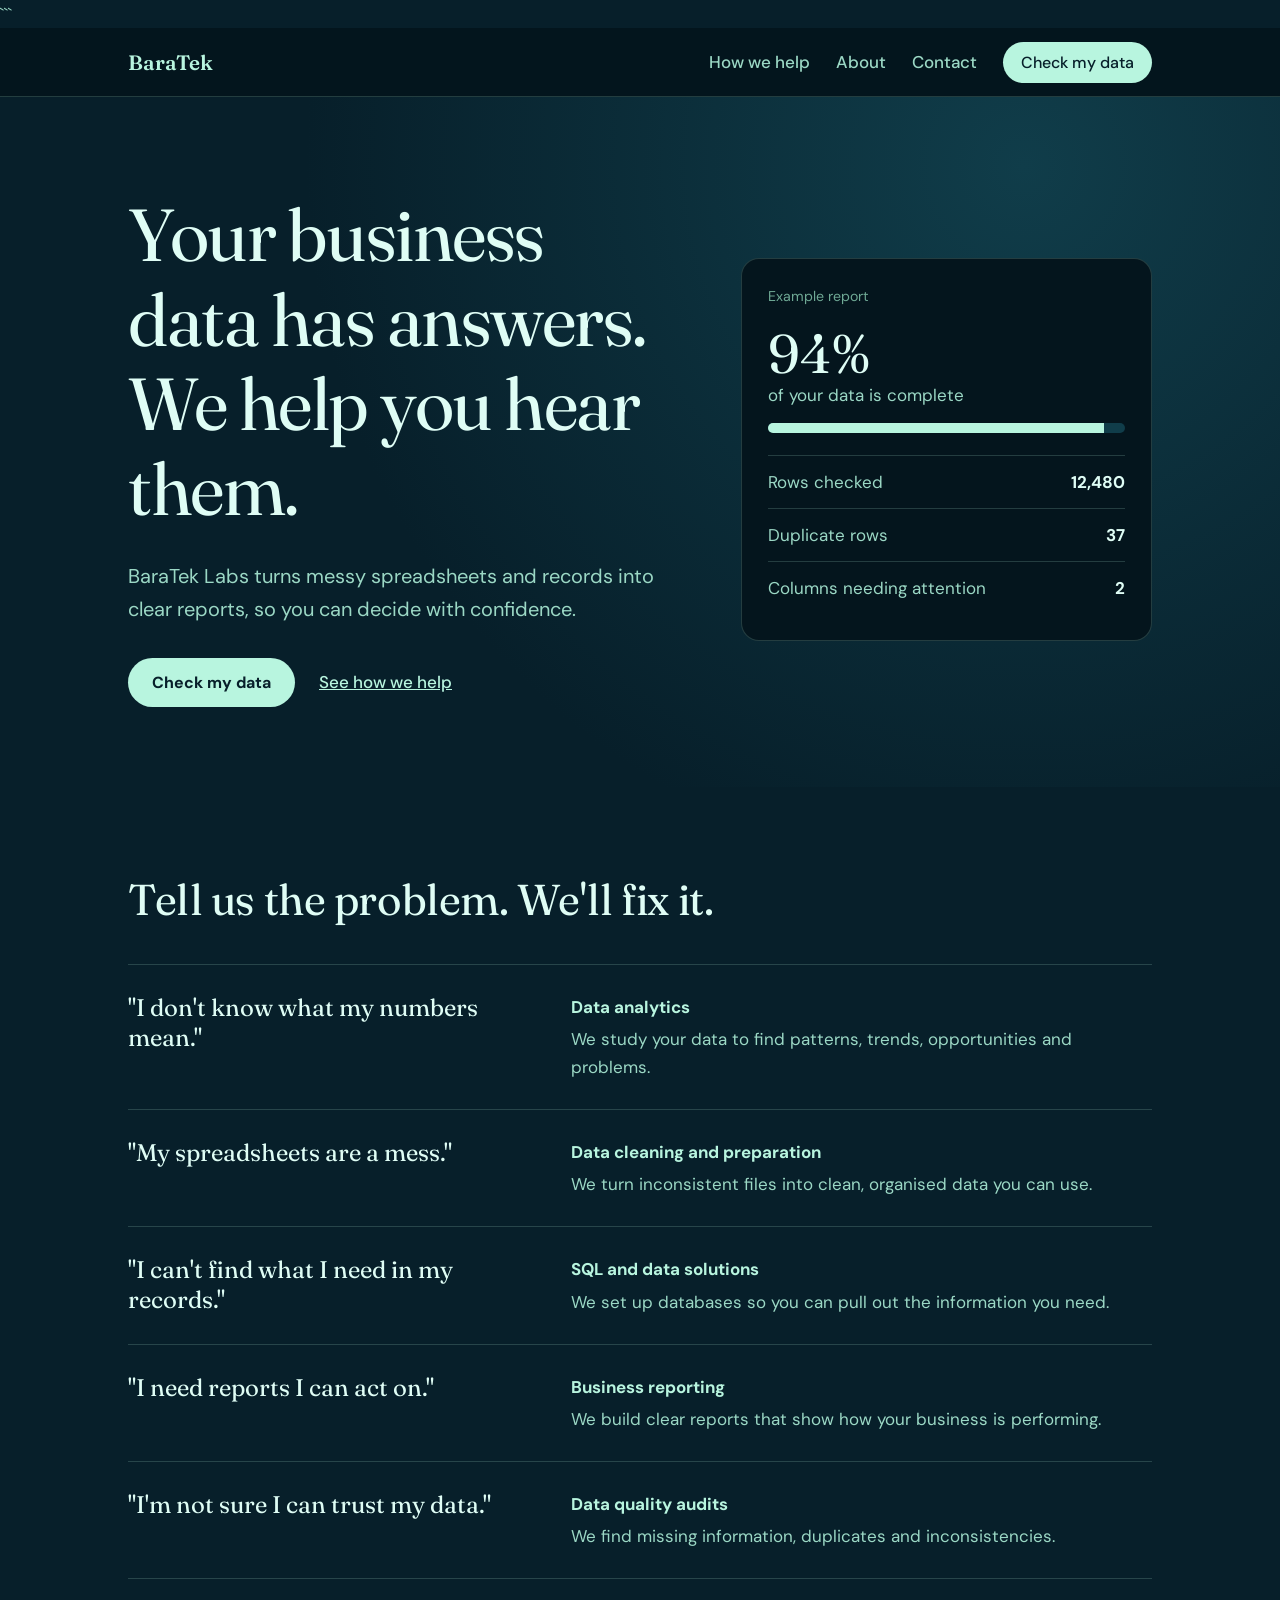
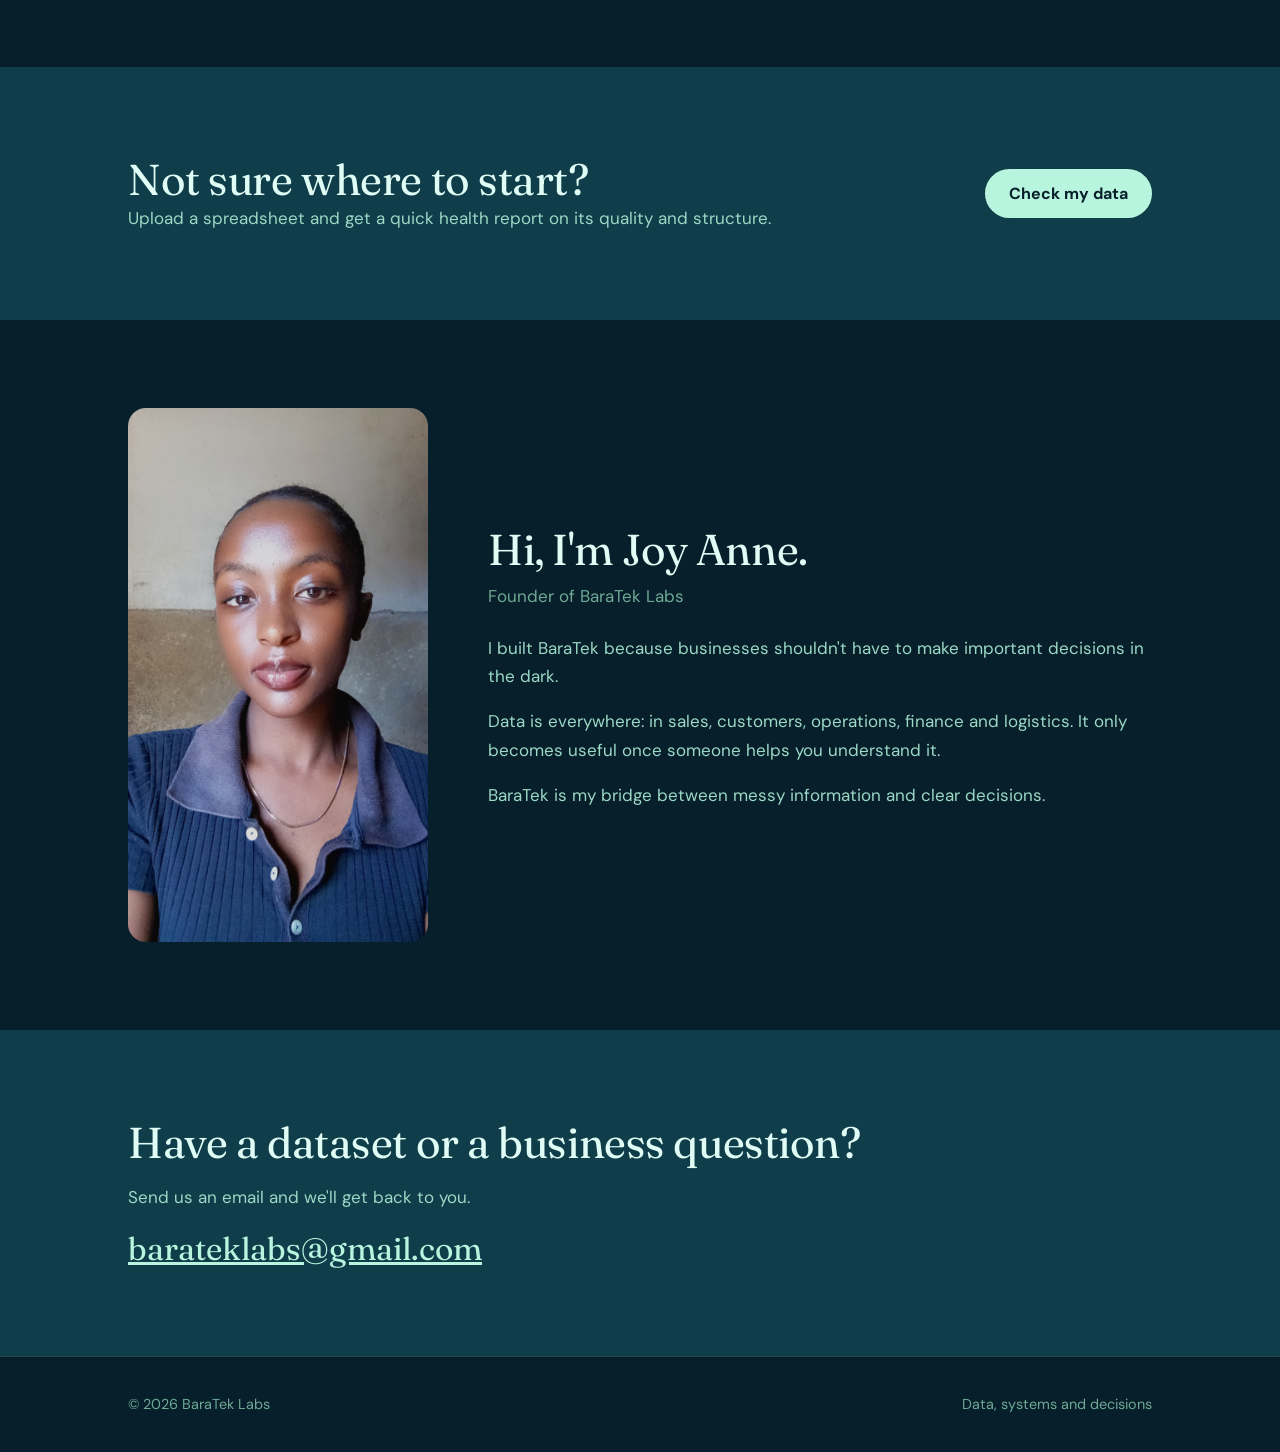
==== commit f9ea33d5: "Fix HTML encoding issues in index.html" ====
--- a/index.html
+++ b/index.html
@@ -4,7 +4,7 @@
     <meta charset="UTF-8">
     <meta name="viewport" content="width=device-width, initial-scale=1.0">
 
-```
+
 <title>BaraTek Labs | Business Data Cleaning &amp; Analytics</title>
 
 <meta name="description" content="BaraTek Labs helps businesses clean, check and understand their data. Get a clear picture of your data quality with our CSV Data Health Check.">
